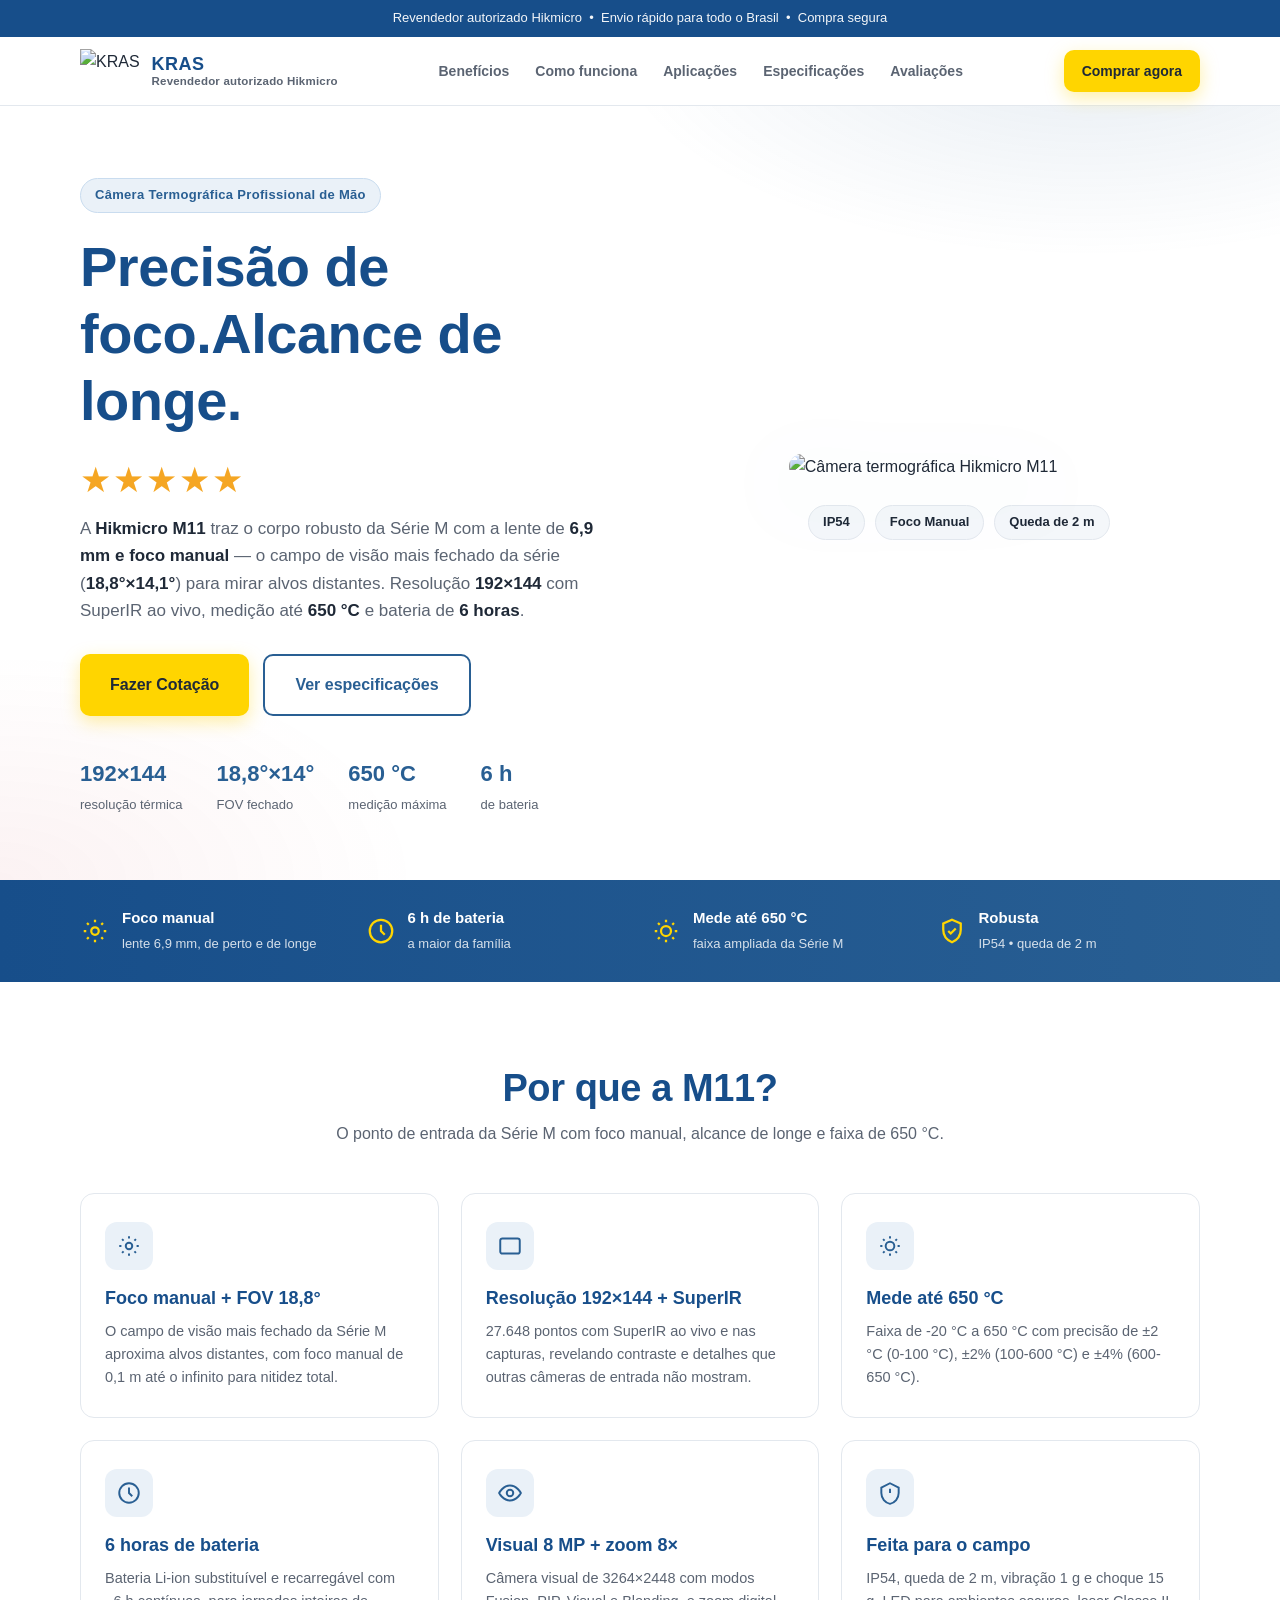
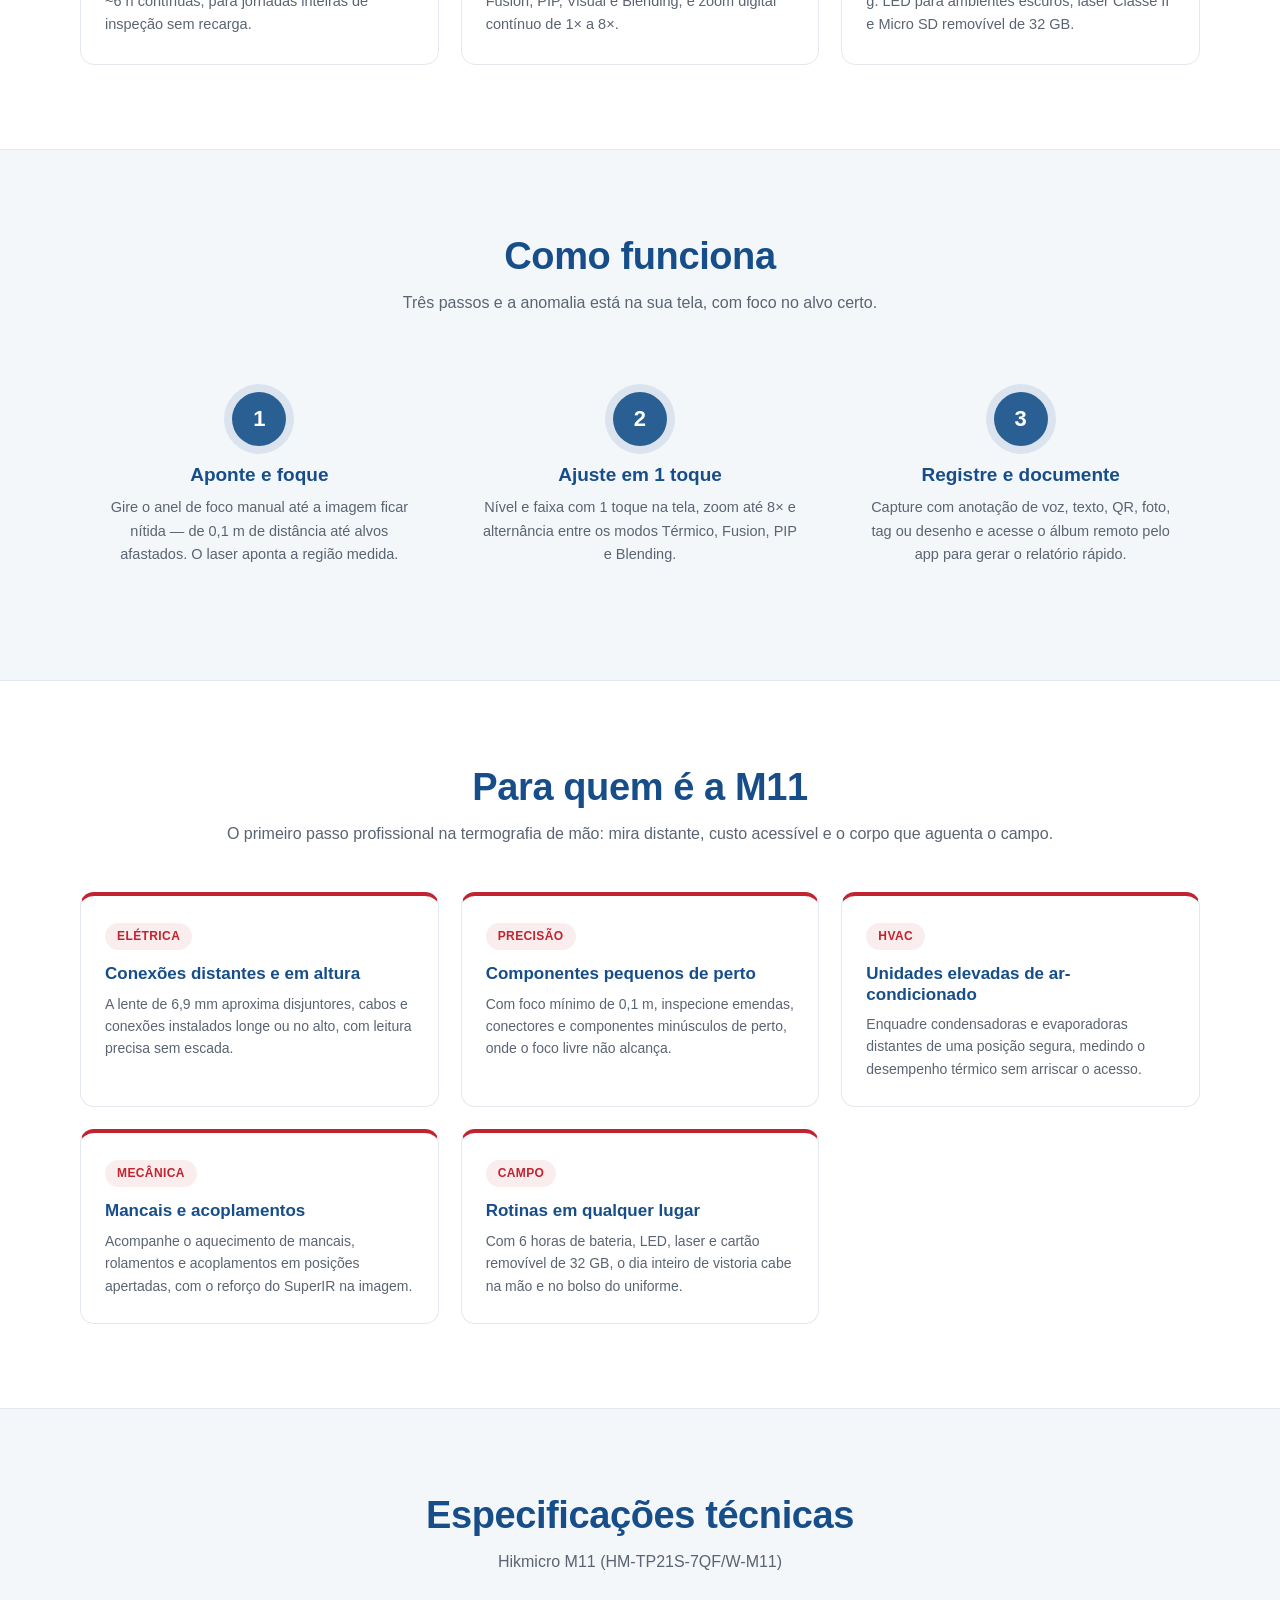
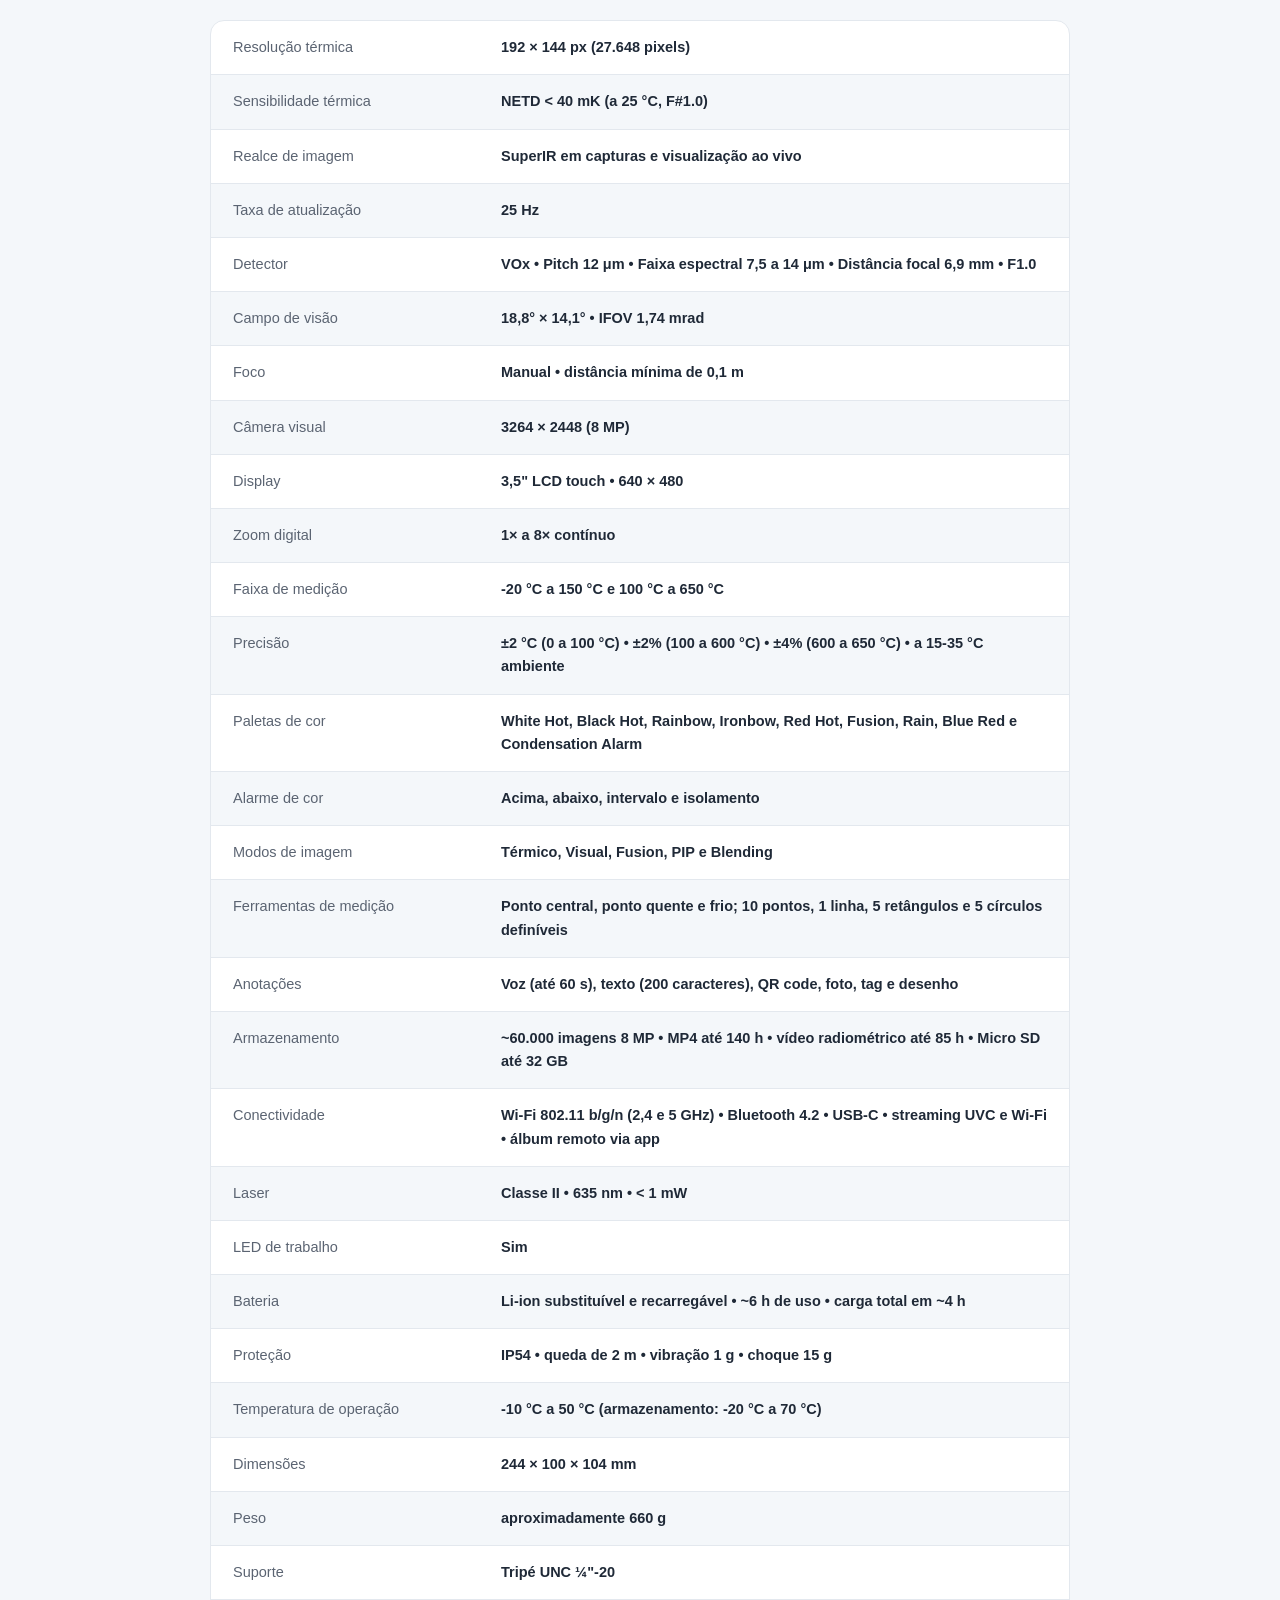
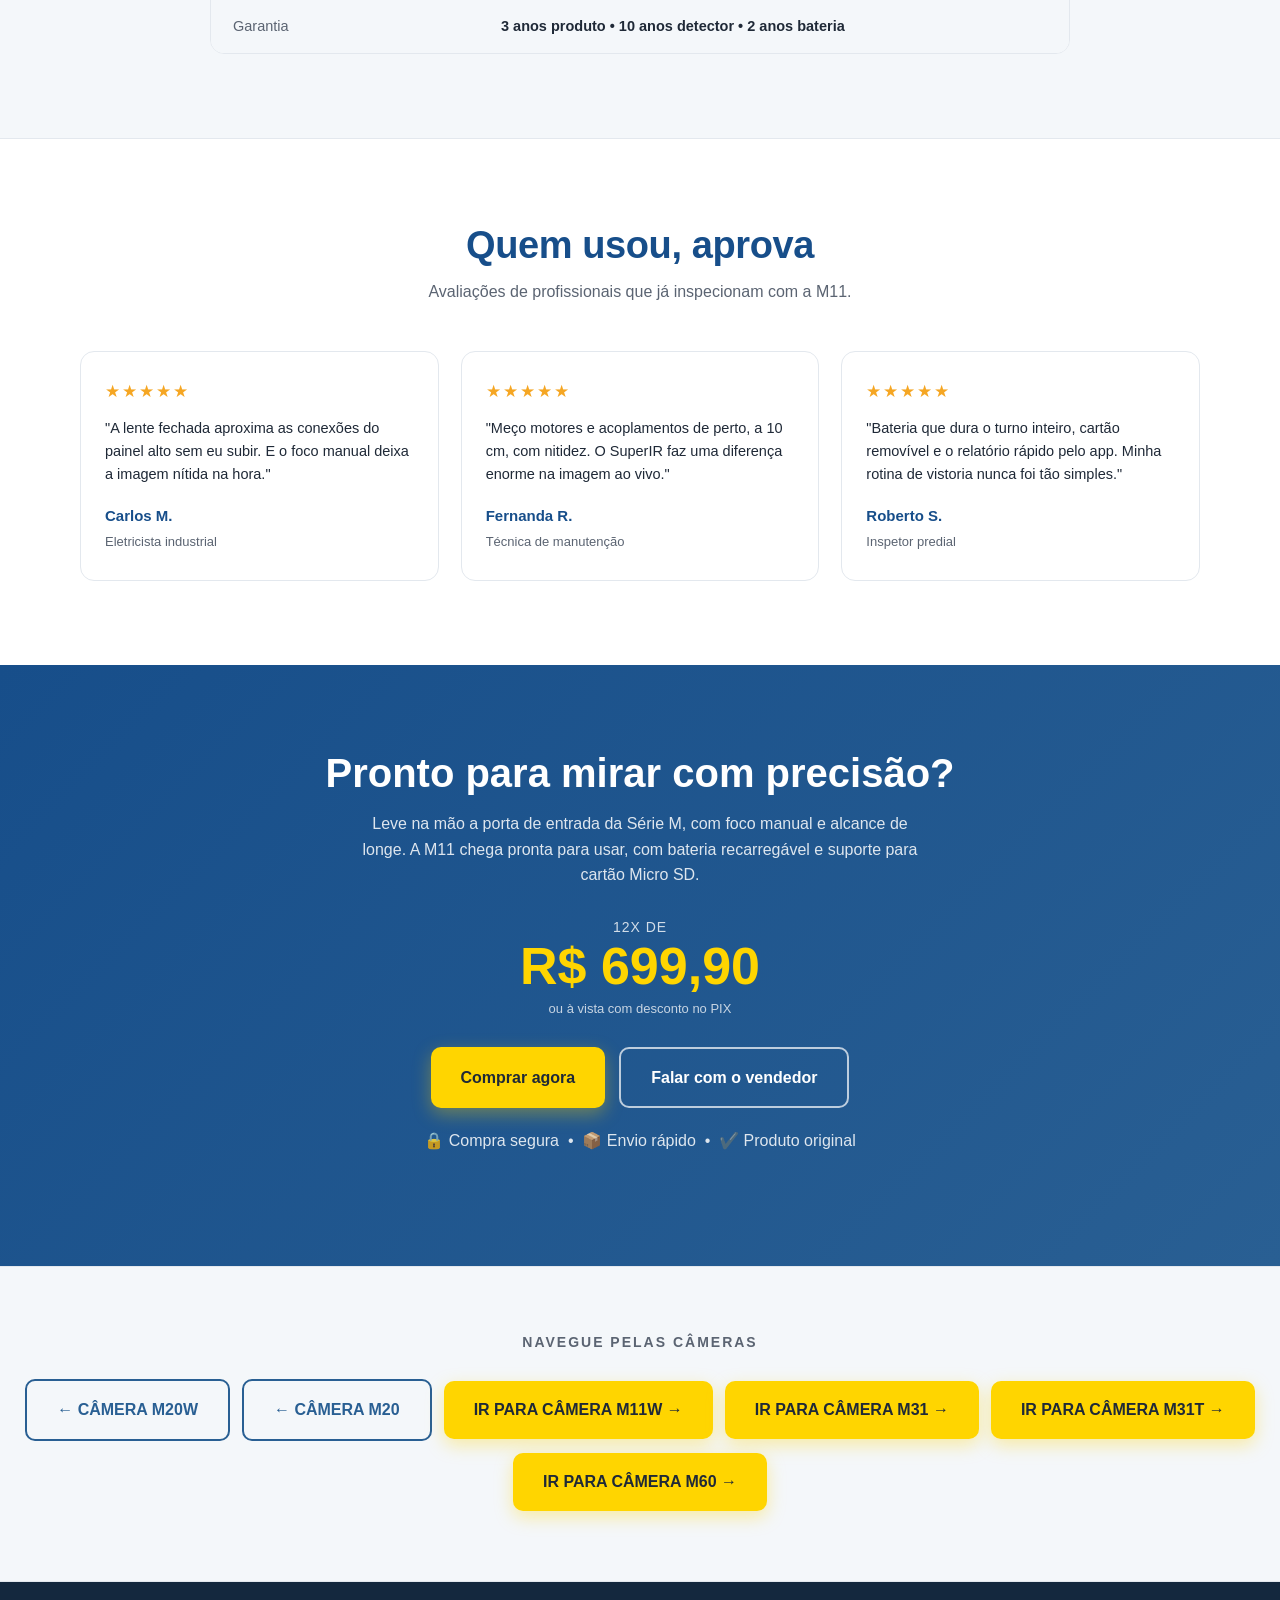
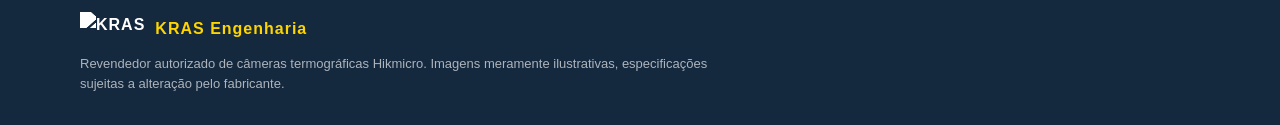
==== M11/index.html @ 05568c17 "Add files via upload" ====
<!DOCTYPE html>
<html lang="pt-BR">
<head>
  <meta charset="UTF-8">
  <meta name="viewport" content="width=device-width, initial-scale=1.0">
  <title>Hikmicro M11 | Câmera Termográfica | KRAS</title>
  <link rel="stylesheet" href="style.css">
</head>
<body>

  <!-- Barra de anúncio superior -->
  <div class="topbar">
    <p>Revendedor autorizado Hikmicro &nbsp;•&nbsp; Envio rápido para todo o Brasil &nbsp;•&nbsp; Compra segura</p>
  </div>

  <!-- Navegação -->
  <header class="nav">
    <div class="nav-inner">
      <a href="#" class="logo">
        <img src="logo-kras.png" alt="KRAS" class="logo-img">
        <span class="logo-text">KRAS <span class="logo-sub">Revendedor autorizado Hikmicro</span></span>
      </a>
      <nav class="nav-links">
        <a href="#beneficios">Benefícios</a>
        <a href="#como-funciona">Como funciona</a>
        <a href="#aplicacoes">Aplicações</a>
        <a href="#especificacoes">Especificações</a>
        <a href="#depoimentos">Avaliações</a>
      </nav>
      <a href="#comprar" class="btn btn-primary btn-nav">Comprar agora</a>
    </div>
  </header>

  <!-- HERO -->
  <section class="hero">
    <div class="hero-inner">
      <div class="hero-content">
        <span class="badge-soft">Câmera Termográfica Profissional de Mão</span>
        <h1>Precisão de foco.<br>Alcance de longe.</h1>
        <div class="stars-hero">★★★★★</div>
        <p class="hero-sub">
          A <strong>Hikmicro M11</strong> traz o corpo robusto da Série M com a lente de
          <strong>6,9 mm e foco manual</strong> — o campo de visão mais fechado da série
          (<strong>18,8°×14,1°</strong>) para mirar alvos distantes. Resolução
          <strong>192×144</strong> com SuperIR ao vivo, medição até
          <strong>650&nbsp;°C</strong> e bateria de <strong>6 horas</strong>.
        </p>
        <div class="hero-cta">
          <a href="#comprar" class="btn btn-primary btn-lg">Fazer Cotação</a>
          <a href="#especificacoes" class="btn btn-outline btn-lg">Ver especificações</a>
        </div>
        <div class="hero-stats">
          <div class="stat"><strong>192×144</strong><span>resolução térmica</span></div>
          <div class="stat"><strong>18,8°×14°</strong><span>FOV fechado</span></div>
          <div class="stat"><strong>650 °C</strong><span>medição máxima</span></div>
          <div class="stat"><strong>6 h</strong><span>de bateria</span></div>
        </div>
      </div>

      <div class="hero-visual">
        <!-- Foto do produto na mesma pasta: m11.png -->
        <img src="m11.png" alt="Câmera termográfica Hikmicro M11" class="hero-img">
        <div class="hero-tags">
          <span class="tag">IP54</span>
          <span class="tag">Foco Manual</span>
          <span class="tag">Queda de 2 m</span>
        </div>
      </div>
    </div>
  </section>

  <!-- Faixa de benefícios principais -->
  <section class="strip">
    <div class="strip-inner">
      <div class="strip-item">
        <svg viewBox="0 0 24 24" fill="none" stroke="currentColor" stroke-width="1.8"><circle cx="12" cy="12" r="3"/><path d="M12 5V3M12 21v-2M5 12H3M21 12h-2M7 7L5.6 5.6M18.4 18.4L17 17M17 7l1.4-1.4M7 17l-1.4 1.4"/></svg>
        <div><strong>Foco manual</strong><span>lente 6,9 mm, de perto e de longe</span></div>
      </div>
      <div class="strip-item">
        <svg viewBox="0 0 24 24" fill="none" stroke="currentColor" stroke-width="1.8"><circle cx="12" cy="12" r="9"/><path d="M12 7v5l3 3"/></svg>
        <div><strong>6 h de bateria</strong><span>a maior da família</span></div>
      </div>
      <div class="strip-item">
        <svg viewBox="0 0 24 24" fill="none" stroke="currentColor" stroke-width="1.8"><path d="M12 3v2M12 19v2M3 12h2M19 12h2M5.6 5.6l1.4 1.4M17 17l1.4 1.4M18.4 5.6L17 7M7 17l-1.4 1.4"/><circle cx="12" cy="12" r="4"/></svg>
        <div><strong>Mede até 650 °C</strong><span>faixa ampliada da Série M</span></div>
      </div>
      <div class="strip-item">
        <svg viewBox="0 0 24 24" fill="none" stroke="currentColor" stroke-width="1.8"><path d="M12 3l7 3v5c0 5-3.5 8.5-7 10-3.5-1.5-7-5-7-10V6l7-3z"/><path d="M9 12l2 2 4-4"/></svg>
        <div><strong>Robusta</strong><span>IP54 • queda de 2 m</span></div>
      </div>
    </div>
  </section>

  <!-- BENEFÍCIOS -->
  <section class="section" id="beneficios">
    <div class="container">
      <h2 class="section-title">Por que a M11?</h2>
      <p class="section-sub">O ponto de entrada da Série M com foco manual, alcance de longe e faixa de 650 °C.</p>
      <div class="grid grid-3">
        <article class="card">
          <div class="card-icon"><svg viewBox="0 0 24 24" fill="none" stroke="currentColor" stroke-width="1.8"><circle cx="12" cy="12" r="3"/><path d="M12 5V3M12 21v-2M5 12H3M21 12h-2M7 7L5.6 5.6M18.4 18.4L17 17M17 7l1.4-1.4M7 17l-1.4 1.4"/></svg></div>
          <h3>Foco manual + FOV 18,8°</h3>
          <p>O campo de visão mais fechado da Série M aproxima alvos distantes, com foco manual de 0,1 m até o infinito para nitidez total.</p>
        </article>
        <article class="card">
          <div class="card-icon"><svg viewBox="0 0 24 24" fill="none" stroke="currentColor" stroke-width="1.8"><rect x="3" y="5" width="18" height="14" rx="2"/><path d="M8 10h.01M12 10h.01M16 10h.01M8 14h.01M12 14h.01M16 14h.01"/></svg></div>
          <h3>Resolução 192×144 + SuperIR</h3>
          <p>27.648 pontos com SuperIR ao vivo e nas capturas, revelando contraste e detalhes que outras câmeras de entrada não mostram.</p>
        </article>
        <article class="card">
          <div class="card-icon"><svg viewBox="0 0 24 24" fill="none" stroke="currentColor" stroke-width="1.8"><path d="M12 3v2M12 19v2M3 12h2M19 12h2M5.6 5.6l1.4 1.4M17 17l1.4 1.4M18.4 5.6L17 7M7 17l-1.4 1.4"/><circle cx="12" cy="12" r="4"/></svg></div>
          <h3>Mede até 650 °C</h3>
          <p>Faixa de -20 °C a 650 °C com precisão de ±2 °C (0-100 °C), ±2% (100-600 °C) e ±4% (600-650 °C).</p>
        </article>
        <article class="card">
          <div class="card-icon"><svg viewBox="0 0 24 24" fill="none" stroke="currentColor" stroke-width="1.8"><circle cx="12" cy="12" r="9"/><path d="M12 7v5l3 3"/></svg></div>
          <h3>6 horas de bateria</h3>
          <p>Bateria Li-ion substituível e recarregável com ~6 h contínuas, para jornadas inteiras de inspeção sem recarga.</p>
        </article>
        <article class="card">
          <div class="card-icon"><svg viewBox="0 0 24 24" fill="none" stroke="currentColor" stroke-width="1.8"><path d="M2 12s3.5-7 10-7 10 7 10 7-3.5 7-10 7-10-7-10-7z"/><circle cx="12" cy="12" r="3"/></svg></div>
          <h3>Visual 8 MP + zoom 8×</h3>
          <p>Câmera visual de 3264×2448 com modos Fusion, PIP, Visual e Blending, e zoom digital contínuo de 1× a 8×.</p>
        </article>
        <article class="card">
          <div class="card-icon"><svg viewBox="0 0 24 24" fill="none" stroke="currentColor" stroke-width="1.8"><path d="M12 3l8 4v5c0 5-3.5 9-8 10-4.5-1-8-5-8-10V7l8-4z"/><path d="M12 8v4M12 16h.01"/></svg></div>
          <h3>Feita para o campo</h3>
          <p>IP54, queda de 2 m, vibração 1 g e choque 15 g. LED para ambientes escuros, laser Classe II e Micro SD removível de 32 GB.</p>
        </article>
      </div>
    </div>
  </section>

  <!-- COMO FUNCIONA -->
  <section class="section section-alt" id="como-funciona">
    <div class="container">
      <h2 class="section-title">Como funciona</h2>
      <p class="section-sub">Três passos e a anomalia está na sua tela, com foco no alvo certo.</p>
      <div class="steps">
        <div class="step">
          <span class="step-num">1</span>
          <h3>Aponte e foque</h3>
          <p>Gire o anel de foco manual até a imagem ficar nítida — de 0,1 m de distância até alvos afastados. O laser aponta a região medida.</p>
        </div>
        <div class="step">
          <span class="step-num">2</span>
          <h3>Ajuste em 1 toque</h3>
          <p>Nível e faixa com 1 toque na tela, zoom até 8× e alternância entre os modos Térmico, Fusion, PIP e Blending.</p>
        </div>
        <div class="step">
          <span class="step-num">3</span>
          <h3>Registre e documente</h3>
          <p>Capture com anotação de voz, texto, QR, foto, tag ou desenho e acesse o álbum remoto pelo app para gerar o relatório rápido.</p>
        </div>
      </div>
    </div>
  </section>

  <!-- APLICAÇÕES -->
  <section class="section" id="aplicacoes">
    <div class="container">
      <h2 class="section-title">Para quem é a M11</h2>
      <p class="section-sub">O primeiro passo profissional na termografia de mão: mira distante, custo acessível e o corpo que aguenta o campo.</p>
      <div class="grid grid-apps">
        <article class="app-card">
          <span class="app-tag">Elétrica</span>
          <h3>Conexões distantes e em altura</h3>
          <p>A lente de 6,9 mm aproxima disjuntores, cabos e conexões instalados longe ou no alto, com leitura precisa sem escada.</p>
        </article>
        <article class="app-card">
          <span class="app-tag">Precisão</span>
          <h3>Componentes pequenos de perto</h3>
          <p>Com foco mínimo de 0,1 m, inspecione emendas, conectores e componentes minúsculos de perto, onde o foco livre não alcança.</p>
        </article>
        <article class="app-card">
          <span class="app-tag">HVAC</span>
          <h3>Unidades elevadas de ar-condicionado</h3>
          <p>Enquadre condensadoras e evaporadoras distantes de uma posição segura, medindo o desempenho térmico sem arriscar o acesso.</p>
        </article>
        <article class="app-card">
          <span class="app-tag">Mecânica</span>
          <h3>Mancais e acoplamentos</h3>
          <p>Acompanhe o aquecimento de mancais, rolamentos e acoplamentos em posições apertadas, com o reforço do SuperIR na imagem.</p>
        </article>
        <article class="app-card">
          <span class="app-tag">Campo</span>
          <h3>Rotinas em qualquer lugar</h3>
          <p>Com 6 horas de bateria, LED, laser e cartão removível de 32 GB, o dia inteiro de vistoria cabe na mão e no bolso do uniforme.</p>
        </article>
      </div>
    </div>
  </section>

  <!-- ESPECIFICAÇÕES -->
  <section class="section section-alt" id="especificacoes">
    <div class="container container-narrow">
      <h2 class="section-title">Especificações técnicas</h2>
      <p class="section-sub">Hikmicro M11 (HM-TP21S-7QF/W-M11)</p>
      <div class="spec-table">
        <div class="spec-row"><span>Resolução térmica</span><strong>192 × 144 px (27.648 pixels)</strong></div>
        <div class="spec-row"><span>Sensibilidade térmica</span><strong>NETD &lt; 40 mK (a 25 °C, F#1.0)</strong></div>
        <div class="spec-row"><span>Realce de imagem</span><strong>SuperIR em capturas e visualização ao vivo</strong></div>
        <div class="spec-row"><span>Taxa de atualização</span><strong>25 Hz</strong></div>
        <div class="spec-row"><span>Detector</span><strong>VOx • Pitch 12 μm • Faixa espectral 7,5 a 14 μm • Distância focal 6,9 mm • F1.0</strong></div>
        <div class="spec-row"><span>Campo de visão</span><strong>18,8° × 14,1° • IFOV 1,74 mrad</strong></div>
        <div class="spec-row"><span>Foco</span><strong>Manual • distância mínima de 0,1 m</strong></div>
        <div class="spec-row"><span>Câmera visual</span><strong>3264 × 2448 (8 MP)</strong></div>
        <div class="spec-row"><span>Display</span><strong>3,5" LCD touch • 640 × 480</strong></div>
        <div class="spec-row"><span>Zoom digital</span><strong>1× a 8× contínuo</strong></div>
        <div class="spec-row"><span>Faixa de medição</span><strong>-20 °C a 150 °C e 100 °C a 650 °C</strong></div>
        <div class="spec-row"><span>Precisão</span><strong>±2 °C (0 a 100 °C) • ±2% (100 a 600 °C) • ±4% (600 a 650 °C) • a 15-35 °C ambiente</strong></div>
        <div class="spec-row"><span>Paletas de cor</span><strong>White Hot, Black Hot, Rainbow, Ironbow, Red Hot, Fusion, Rain, Blue Red e Condensation Alarm</strong></div>
        <div class="spec-row"><span>Alarme de cor</span><strong>Acima, abaixo, intervalo e isolamento</strong></div>
        <div class="spec-row"><span>Modos de imagem</span><strong>Térmico, Visual, Fusion, PIP e Blending</strong></div>
        <div class="spec-row"><span>Ferramentas de medição</span><strong>Ponto central, ponto quente e frio; 10 pontos, 1 linha, 5 retângulos e 5 círculos definíveis</strong></div>
        <div class="spec-row"><span>Anotações</span><strong>Voz (até 60 s), texto (200 caracteres), QR code, foto, tag e desenho</strong></div>
        <div class="spec-row"><span>Armazenamento</span><strong>~60.000 imagens 8 MP • MP4 até 140 h • vídeo radiométrico até 85 h • Micro SD até 32 GB</strong></div>
        <div class="spec-row"><span>Conectividade</span><strong>Wi-Fi 802.11 b/g/n (2,4 e 5 GHz) • Bluetooth 4.2 • USB-C • streaming UVC e Wi-Fi • álbum remoto via app</strong></div>
        <div class="spec-row"><span>Laser</span><strong>Classe II • 635 nm • &lt; 1 mW</strong></div>
        <div class="spec-row"><span>LED de trabalho</span><strong>Sim</strong></div>
        <div class="spec-row"><span>Bateria</span><strong>Li-ion substituível e recarregável • ~6 h de uso • carga total em ~4 h</strong></div>
        <div class="spec-row"><span>Proteção</span><strong>IP54 • queda de 2 m • vibração 1 g • choque 15 g</strong></div>
        <div class="spec-row"><span>Temperatura de operação</span><strong>-10 °C a 50 °C (armazenamento: -20 °C a 70 °C)</strong></div>
        <div class="spec-row"><span>Dimensões</span><strong>244 × 100 × 104 mm</strong></div>
        <div class="spec-row"><span>Peso</span><strong>aproximadamente 660 g</strong></div>
        <div class="spec-row"><span>Suporte</span><strong>Tripé UNC ¼"-20</strong></div>
        <div class="spec-row"><span>Garantia</span><strong>3 anos produto • 10 anos detector • 2 anos bateria</strong></div>
      </div>
    </div>
  </section>

  <!-- DEPOIMENTOS (exemplos de placeholder, substitua pelos reais) -->
  <section class="section" id="depoimentos">
    <div class="container">
      <h2 class="section-title">Quem usou, aprova</h2>
      <p class="section-sub">Avaliações de profissionais que já inspecionam com a M11.</p>
      <div class="grid grid-3">
        <article class="review">
          <div class="stars">★★★★★</div>
          <p>"A lente fechada aproxima as conexões do painel alto sem eu subir. E o foco manual deixa a imagem nítida na hora."</p>
          <footer><strong>Carlos M.</strong><span>Eletricista industrial</span></footer>
        </article>
        <article class="review">
          <div class="stars">★★★★★</div>
          <p>"Meço motores e acoplamentos de perto, a 10 cm, com nitidez. O SuperIR faz uma diferença enorme na imagem ao vivo."</p>
          <footer><strong>Fernanda R.</strong><span>Técnica de manutenção</span></footer>
        </article>
        <article class="review">
          <div class="stars">★★★★★</div>
          <p>"Bateria que dura o turno inteiro, cartão removível e o relatório rápido pelo app. Minha rotina de vistoria nunca foi tão simples."</p>
          <footer><strong>Roberto S.</strong><span>Inspetor predial</span></footer>
        </article>
      </div>
    </div>
  </section>

  <!-- CTA FINAL -->
  <section class="cta" id="comprar">
    <div class="cta-inner">
      <h2>Pronto para mirar com precisão?</h2>
      <p>Leve na mão a porta de entrada da Série M, com foco manual e alcance de longe. A M11 chega pronta para usar, com bateria recarregável e suporte para cartão Micro SD.</p>
      <!-- Preço de demonstração. Troque pelo valor real da sua oferta. -->
      <div class="price-box">
        <span class="price-label">12x de</span>
        <span class="price-value">R$ 699,90</span>
        <span class="price-note">ou à vista com desconto no PIX</span>
      </div>
      <div class="cta-actions">
        <a href="#" class="btn btn-primary btn-lg">Comprar agora</a>
        <a href="#" class="btn btn-outline btn-lg">Falar com o vendedor</a>
      </div>
      <p class="cta-selos">🔒 Compra segura &nbsp;•&nbsp; 📦 Envio rápido &nbsp;•&nbsp; ✔️ Produto original</p>
    </div>
  </section>

  <!-- Navegação entre câmeras (gerada automaticamente) -->
  <div class="page-changer" id="kras-navegacao"></div>

  <!-- Rodapé -->
  <footer class="footer">
    <div class="footer-inner">
      <div class="footer-brand">
        <img src="logo-kras.png" alt="KRAS" class="logo-img logo-img-sm">
        <span>KRAS <span>Engenharia</span></span>
      </div>
      <p>Revendedor autorizado de câmeras termográficas Hikmicro. Imagens meramente ilustrativas, especificações sujeitas a alteração pelo fabricante.</p>
    </div>
  </footer>

  <script src="../navegacao/navegacao.js"></script>
</body>
</html>
---- M11/style.css ----
/* ===== Cores oficiais KRAS ===== */
:root {
  --azul: #295F93;
  --azul-escuro: #174E8A;
  --azul-claro: #eaf1f8;
  --vermelho: #C22330;
  --amarelo: #FFD500;
  --fundo: #ffffff;
  --fundo-alt: #f4f7fa;
  --texto: #1f2937;
  --texto-suave: #5b6472;
  --borda: #e3e8ee;
  --radius: 14px;
}

.stars-hero {
  color: #f5a623;
  font-size: 35px;
  letter-spacing: 2px;
  margin-bottom: 7px;
}

* { margin: 0; padding: 0; box-sizing: border-box; }

html { scroll-behavior: smooth; }

body {
  font-family: -apple-system, BlinkMacSystemFont, "Segoe UI", Roboto, "Helvetica Neue", Arial, sans-serif;
  background: var(--fundo);
  color: var(--texto);
  line-height: 1.6;
}

a { color: inherit; text-decoration: none; }
img { max-width: 100%; display: block; }
h1, h2, h3 { line-height: 1.2; color: var(--azul-escuro); }

.container { width: min(1120px, 92%); margin: 0 auto; }
.container-narrow { width: min(860px, 92%); }

/* ===== Topbar ===== */
.topbar {
  background: var(--azul-escuro);
  text-align: center;
  padding: 8px 16px;
  font-size: 13px;
  color: #ffffff;
}
.topbar p { opacity: .95; }

/* ===== Navegação ===== */
.nav {
  position: sticky;
  top: 0;
  z-index: 50;
  background: rgba(255, 255, 255, .96);
  backdrop-filter: blur(12px);
  border-bottom: 1px solid var(--borda);
}
.nav-inner {
  width: min(1120px, 92%);
  margin: 0 auto;
  display: flex;
  align-items: center;
  justify-content: space-between;
  gap: 16px;
  padding: 12px 0;
}
.logo { display: flex; align-items: center; gap: 12px; }
.logo-img { height: 44px; width: auto; }
.logo-img-sm { height: 34px; }
.logo-text { display: flex; flex-direction: column; line-height: 1.15; font-weight: 800; color: var(--azul-escuro); font-size: 18px; letter-spacing: .5px; }
.logo-sub { font-size: 11.5px; font-weight: 600; color: var(--texto-suave); letter-spacing: .2px; }
.nav-links { display: flex; gap: 26px; font-size: 14px; color: var(--texto-suave); }
.nav-links a { transition: color .2s; font-weight: 600; }
.nav-links a:hover { color: var(--vermelho); }

/* ===== Botões ===== */
.btn {
  display: inline-flex; align-items: center; justify-content: center;
  gap: 8px;
  font-family: inherit;
  font-weight: 700;
  border-radius: 10px;
  padding: 12px 22px;
  font-size: 15px;
  transition: transform .2s, box-shadow .2s, background .2s;
  cursor: pointer;
  border: none;
}
.btn-primary {
  background: var(--amarelo);
  color: #1f2937;
  box-shadow: 0 6px 18px rgba(255, 213, 0, .35);
}
.btn-primary:hover { transform: translateY(-2px); box-shadow: 0 10px 24px rgba(255, 213, 0, .45); }
.btn-outline {
  background: transparent;
  border: 2px solid var(--azul);
  color: var(--azul);
}
.btn-outline:hover { background: var(--azul); color: #ffffff; }
.btn-lg { padding: 16px 30px; font-size: 16px; }
.btn-nav { padding: 10px 18px; font-size: 14px; }

/* ===== Navegação entre câmeras (final de cada página) ===== */
.page-changer {
  padding: 64px 0;
  text-align: center;
  background: var(--fundo-alt);
  border-block: 1px solid var(--borda);
}
.page-changer p {
  font-size: 14px;
  font-weight: 700;
  text-transform: uppercase;
  letter-spacing: 2px;
  color: var(--texto-suave);
  margin-bottom: 20px;
}
.page-changer .btn { margin: 6px; }

/* ===== Hero ===== */
.hero {
  padding: 72px 0 64px;
  background:
    radial-gradient(800px 380px at 85% -10%, rgba(41, 95, 147, .12), transparent 60%),
    radial-gradient(700px 380px at 0% 100%, rgba(194, 35, 48, .06), transparent 60%),
    var(--fundo);
}
.hero-inner {
  width: min(1120px, 92%); margin: 0 auto;
  display: grid;
  grid-template-columns: 1.1fr .9fr;
  align-items: center;
  gap: 48px;
}
.badge-soft {
  display: inline-block;
  background: var(--azul-claro);
  border: 1px solid #c9dcef;
  color: var(--azul);
  padding: 6px 14px;
  border-radius: 999px;
  font-size: 13px;
  font-weight: 700;
  margin-bottom: 20px;
  letter-spacing: .3px;
}
.hero h1 {
  font-size: clamp(34px, 5vw, 56px);
  font-weight: 800;
  letter-spacing: -.5px;
  margin-bottom: 18px;
  color: var(--azul-escuro);
}
.hero h1 br { display: none; }
.hero-sub { color: var(--texto-suave); font-size: 17px; max-width: 520px; margin-bottom: 30px; }
.hero-sub strong { color: var(--texto); }
.hero-cta { display: flex; flex-wrap: wrap; gap: 14px; margin-bottom: 40px; }
.hero-stats { display: flex; flex-wrap: wrap; gap: 34px; }
.stat strong { display: block; font-size: 22px; color: var(--azul); }
.stat span { font-size: 13px; color: var(--texto-suave); }

.hero-visual { position: relative; display: flex; flex-direction: column; align-items: center; }
.hero-img {
  width: min(340px, 100%);
  filter: drop-shadow(0 20px 40px rgba(41, 95, 147, .22));
  border-radius: 18px;
}
.hero-tags { display: flex; flex-wrap: wrap; justify-content: center; gap: 10px; margin-top: 26px; }
.tag {
  background: var(--fundo-alt);
  border: 1px solid var(--borda);
  border-radius: 999px;
  padding: 6px 14px;
  font-size: 13px;
  color: var(--texto);
  font-weight: 600;
}

/* ===== Faixa de benefícios ===== */
.strip { background: linear-gradient(90deg, var(--azul-escuro), var(--azul)); color: #ffffff; }
.strip-inner {
  width: min(1120px, 92%); margin: 0 auto;
  display: grid; grid-template-columns: repeat(4, 1fr);
  gap: 22px; padding: 26px 0;
}
.strip-item { display: flex; align-items: center; gap: 12px; }
.strip-item svg { width: 30px; height: 30px; color: var(--amarelo); flex-shrink: 0; }
.strip-item strong { display: block; font-size: 15px; color: #ffffff; }
.strip-item span { font-size: 13px; color: rgba(255, 255, 255, .82); }

/* ===== Seções ===== */
.section { padding: 84px 0; }
.section-alt { background: var(--fundo-alt); border-block: 1px solid var(--borda); }
.section-title {
  font-size: clamp(26px, 3.4vw, 38px);
  font-weight: 800;
  text-align: center;
  margin-bottom: 10px;
  letter-spacing: -.4px;
  color: var(--azul-escuro);
}
.section-sub { text-align: center; color: var(--texto-suave); margin-bottom: 46px; font-size: 16px; }

/* ===== Cards de benefícios ===== */
.grid { display: grid; gap: 22px; }
.grid-3 { grid-template-columns: repeat(3, 1fr); }
.card {
  background: var(--fundo);
  border: 1px solid var(--borda);
  border-radius: var(--radius);
  padding: 28px 24px;
  transition: transform .25s, border-color .25s, box-shadow .25s;
}
.card:hover { transform: translateY(-6px); border-color: var(--azul); box-shadow: 0 14px 30px rgba(41, 95, 147, .12); }
.card-icon {
  width: 48px; height: 48px;
  background: var(--azul-claro);
  border-radius: 12px;
  display: grid; place-items: center;
  margin-bottom: 18px;
}
.card-icon svg { width: 26px; height: 26px; color: var(--azul); }
.card h3 { font-size: 18px; margin-bottom: 10px; color: var(--azul-escuro); }
.card p { color: var(--texto-suave); font-size: 14.5px; }

/* ===== Como funciona ===== */
.steps {
  display: grid; grid-template-columns: repeat(3, 1fr);
  gap: 22px;
}
.step { text-align: center; padding: 30px 22px; }
.step-num {
  width: 54px; height: 54px;
  margin: 0 auto 18px;
  display: grid; place-items: center;
  border-radius: 50%;
  background: var(--azul);
  color: #ffffff;
  font-size: 22px; font-weight: 800;
  box-shadow: 0 0 0 8px rgba(41, 95, 147, .12);
}
.step h3 { font-size: 19px; margin-bottom: 10px; color: var(--azul-escuro); }
.step p { color: var(--texto-suave); font-size: 14.5px; }

/* ===== Aplicações ===== */
.grid-apps { grid-template-columns: repeat(3, 1fr); }
.app-card {
  background: var(--fundo);
  border: 1px solid var(--borda);
  border-top: 4px solid var(--vermelho);
  border-radius: var(--radius);
  padding: 26px 24px;
  transition: transform .25s, box-shadow .25s;
}
.app-card:hover { transform: translateY(-6px); box-shadow: 0 14px 30px rgba(194, 35, 48, .1); }
.app-tag {
  display: inline-block;
  background: rgba(194, 35, 48, .08);
  color: var(--vermelho);
  border-radius: 999px;
  padding: 4px 12px;
  font-size: 12px;
  font-weight: 700;
  letter-spacing: .4px;
  text-transform: uppercase;
  margin-bottom: 14px;
}
.app-card h3 { font-size: 17px; margin-bottom: 8px; color: var(--azul-escuro); }
.app-card p { color: var(--texto-suave); font-size: 14px; }

/* ===== Especificações ===== */
.spec-table {
  border: 1px solid var(--borda);
  border-radius: var(--radius);
  overflow: hidden;
  background: var(--fundo);
}
.spec-row {
  display: grid; grid-template-columns: 250px 1fr;
  gap: 18px; padding: 15px 22px;
  border-bottom: 1px solid var(--borda);
  font-size: 14.5px;
}
.spec-row:last-child { border-bottom: none; }
.spec-row:nth-child(even) { background: var(--fundo-alt); }
.spec-row span { color: var(--texto-suave); }
.spec-row strong { font-weight: 600; color: var(--texto); }

/* ===== Depoimentos ===== */
.review {
  background: var(--fundo);
  border: 1px solid var(--borda);
  border-radius: var(--radius);
  padding: 26px 24px;
  display: flex; flex-direction: column;
}
.stars { color: #f5a623; font-size: 17px; letter-spacing: 2px; margin-bottom: 12px; }
.review p { color: var(--texto); font-size: 14.5px; flex: 1; }
.review footer { margin-top: 18px; }
.review footer strong { display: block; font-size: 15px; color: var(--azul-escuro); }
.review footer span { color: var(--texto-suave); font-size: 13px; }

/* ===== CTA final ===== */
.cta {
  padding: 84px 0;
  background: linear-gradient(135deg, var(--azul-escuro), var(--azul));
  text-align: center;
}
.cta-inner { width: min(720px, 92%); margin: 0 auto; }
.cta h2 { font-size: clamp(28px, 4vw, 40px); font-weight: 800; margin-bottom: 14px; color: #ffffff; }
.cta p { color: rgba(255, 255, 255, .85); font-size: 16px; max-width: 560px; margin: 0 auto 28px; }
.price-box { margin-bottom: 26px; }
.price-label { font-size: 14px; color: rgba(255, 255, 255, .8); text-transform: uppercase; letter-spacing: 1px; display: block; }
.price-value {
  font-size: 52px; font-weight: 800;
  color: var(--amarelo);
  line-height: 1.1;
  display: block;
}
.price-note { font-size: 13px; color: rgba(255, 255, 255, .75); }
.cta-actions { display: flex; justify-content: center; flex-wrap: wrap; gap: 14px; margin-bottom: 20px; }
.cta-actions .btn-outline { border-color: rgba(255, 255, 255, .7); color: #ffffff; }
.cta-actions .btn-outline:hover { background: #ffffff; color: var(--azul-escuro); }
.cta-selos { font-size: 13.5px; color: rgba(255, 255, 255, .8); }

/* ===== Footer ===== */
.footer { background: #14283e; padding: 30px 0; }
.footer-inner { width: min(1120px, 92%); margin: 0 auto; display: flex; flex-direction: column; gap: 8px; }
.footer-brand { display: flex; align-items: center; gap: 10px; font-weight: 800; letter-spacing: 1px; color: #ffffff; }
.footer-brand span { color: var(--amarelo); }
.footer-brand .logo-img { filter: brightness(0) invert(1); }
.footer p { color: rgba(255, 255, 255, .65); font-size: 13px; max-width: 640px; }

/* ===== Responsivo ===== */
@media (max-width: 900px) {
  .hero-inner { grid-template-columns: 1fr; text-align: center; }
  .hero h1 br { display: inline; }
  .hero-sub { margin-inline: auto; }
  .hero-cta, .hero-stats { justify-content: center; }
  .hero-visual { order: -1; }
  .strip-inner { grid-template-columns: repeat(2, 1fr); }
  .grid-3, .grid-apps, .steps { grid-template-columns: 1fr; }
  .nav-links { display: none; }
  .section { padding: 60px 0; }
  .spec-row { grid-template-columns: 1fr; gap: 4px; }
}

@media (max-width: 640px) {
  .strip-inner { grid-template-columns: 1fr; }
  .btn-nav { display: none; }
  .hero { padding: 48px 0 44px; }
  .price-value { font-size: 42px; }
}
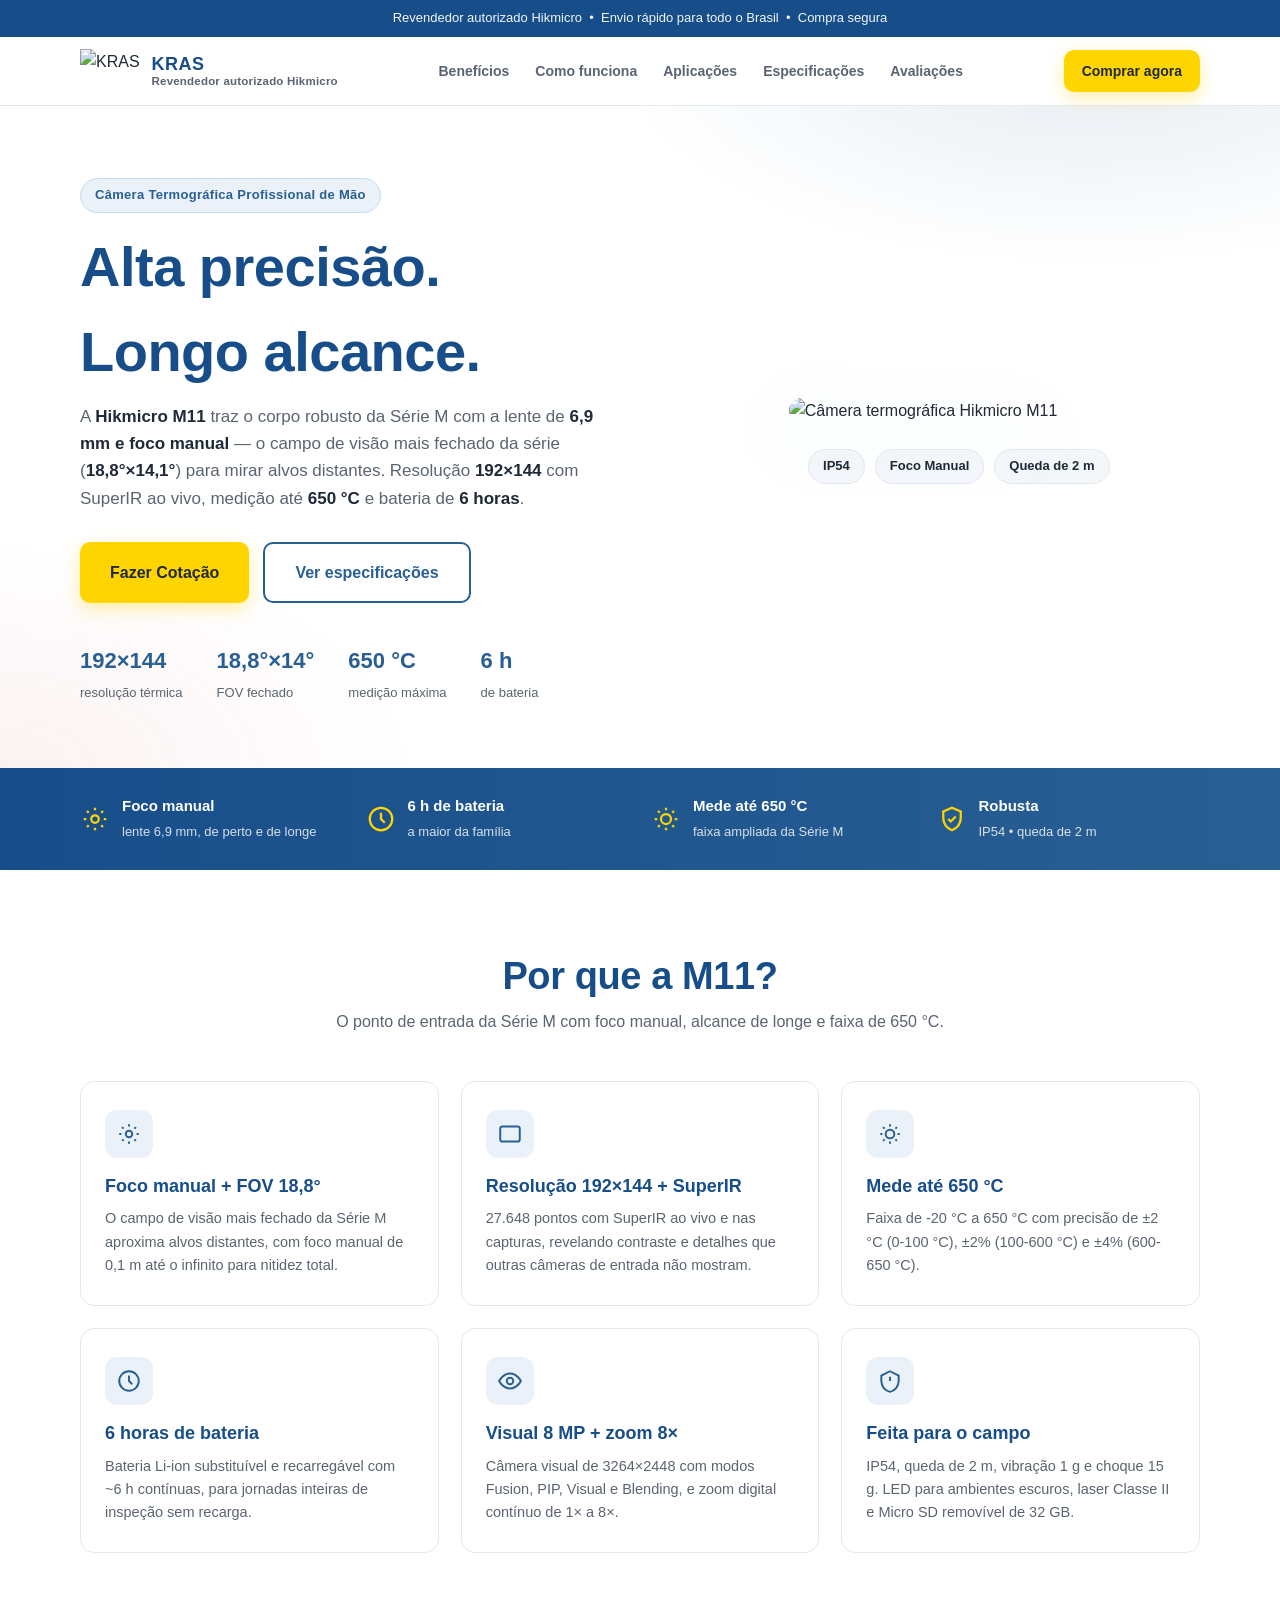
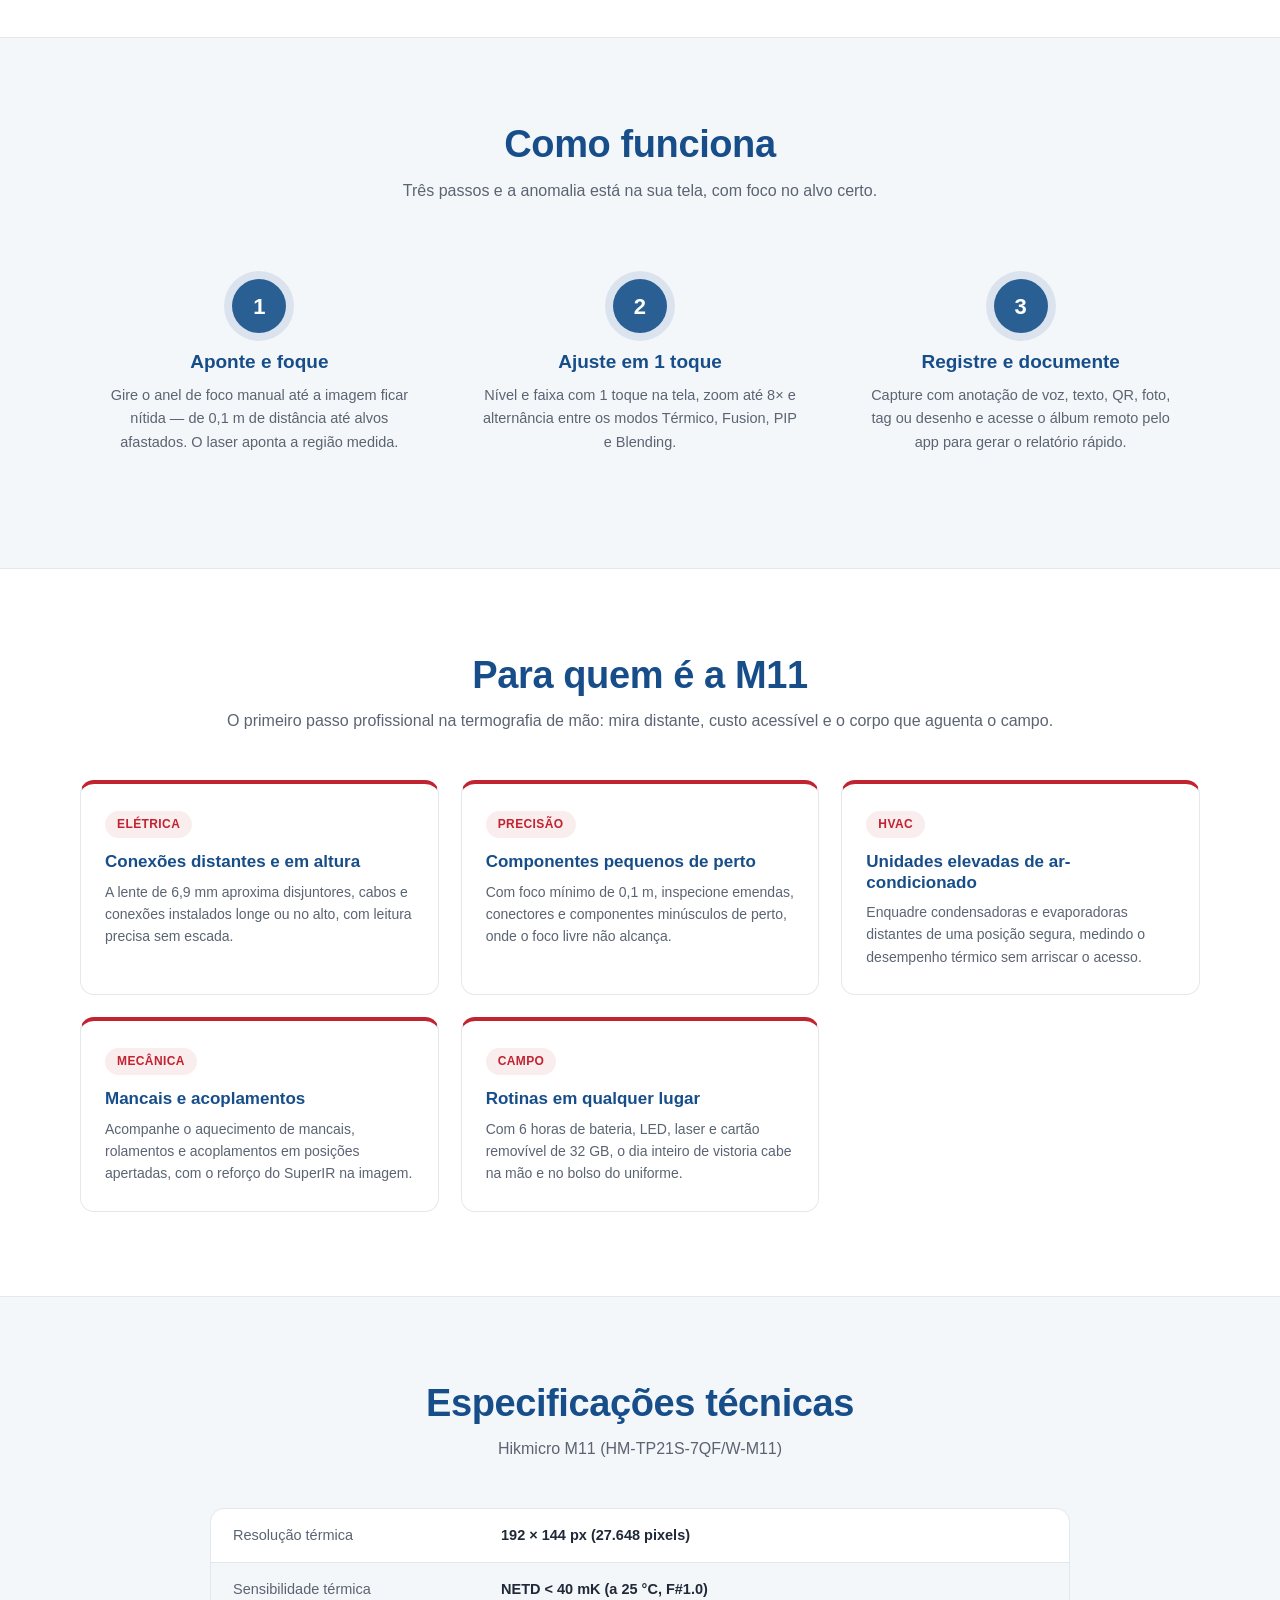
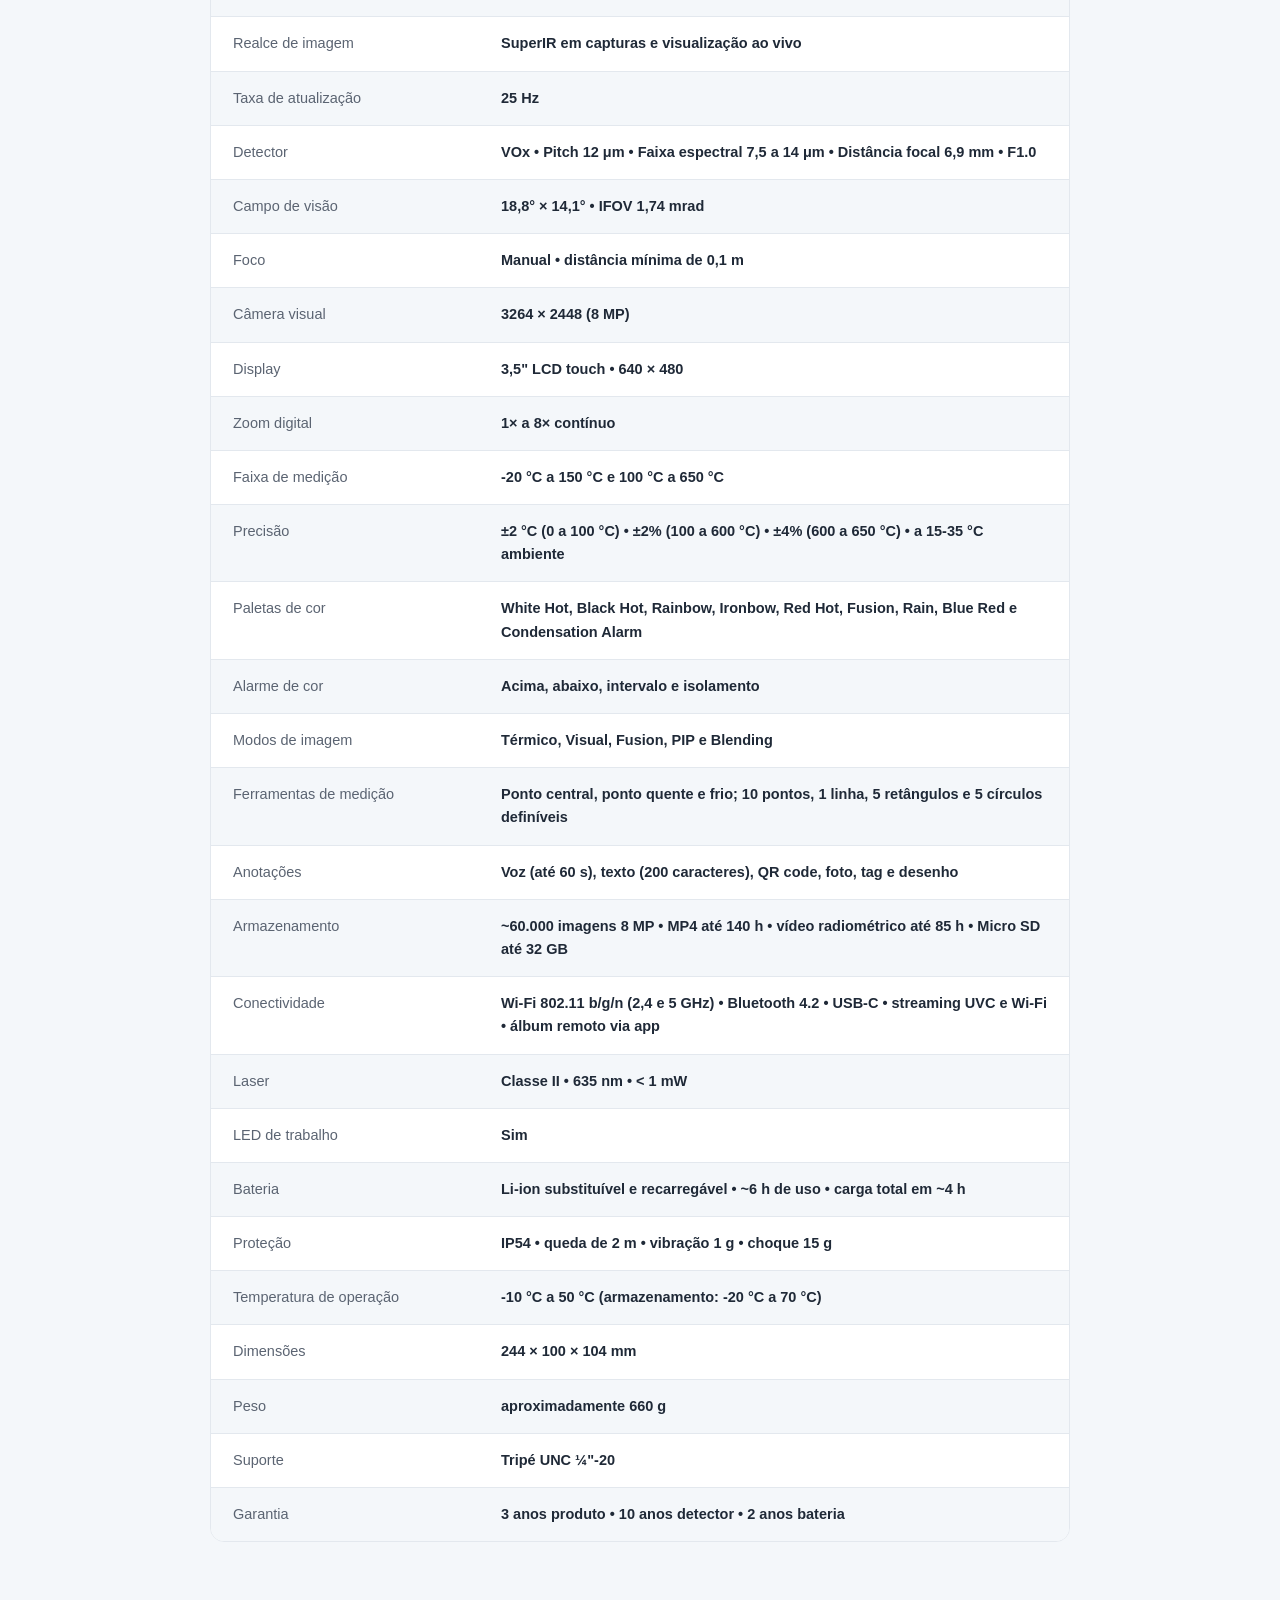
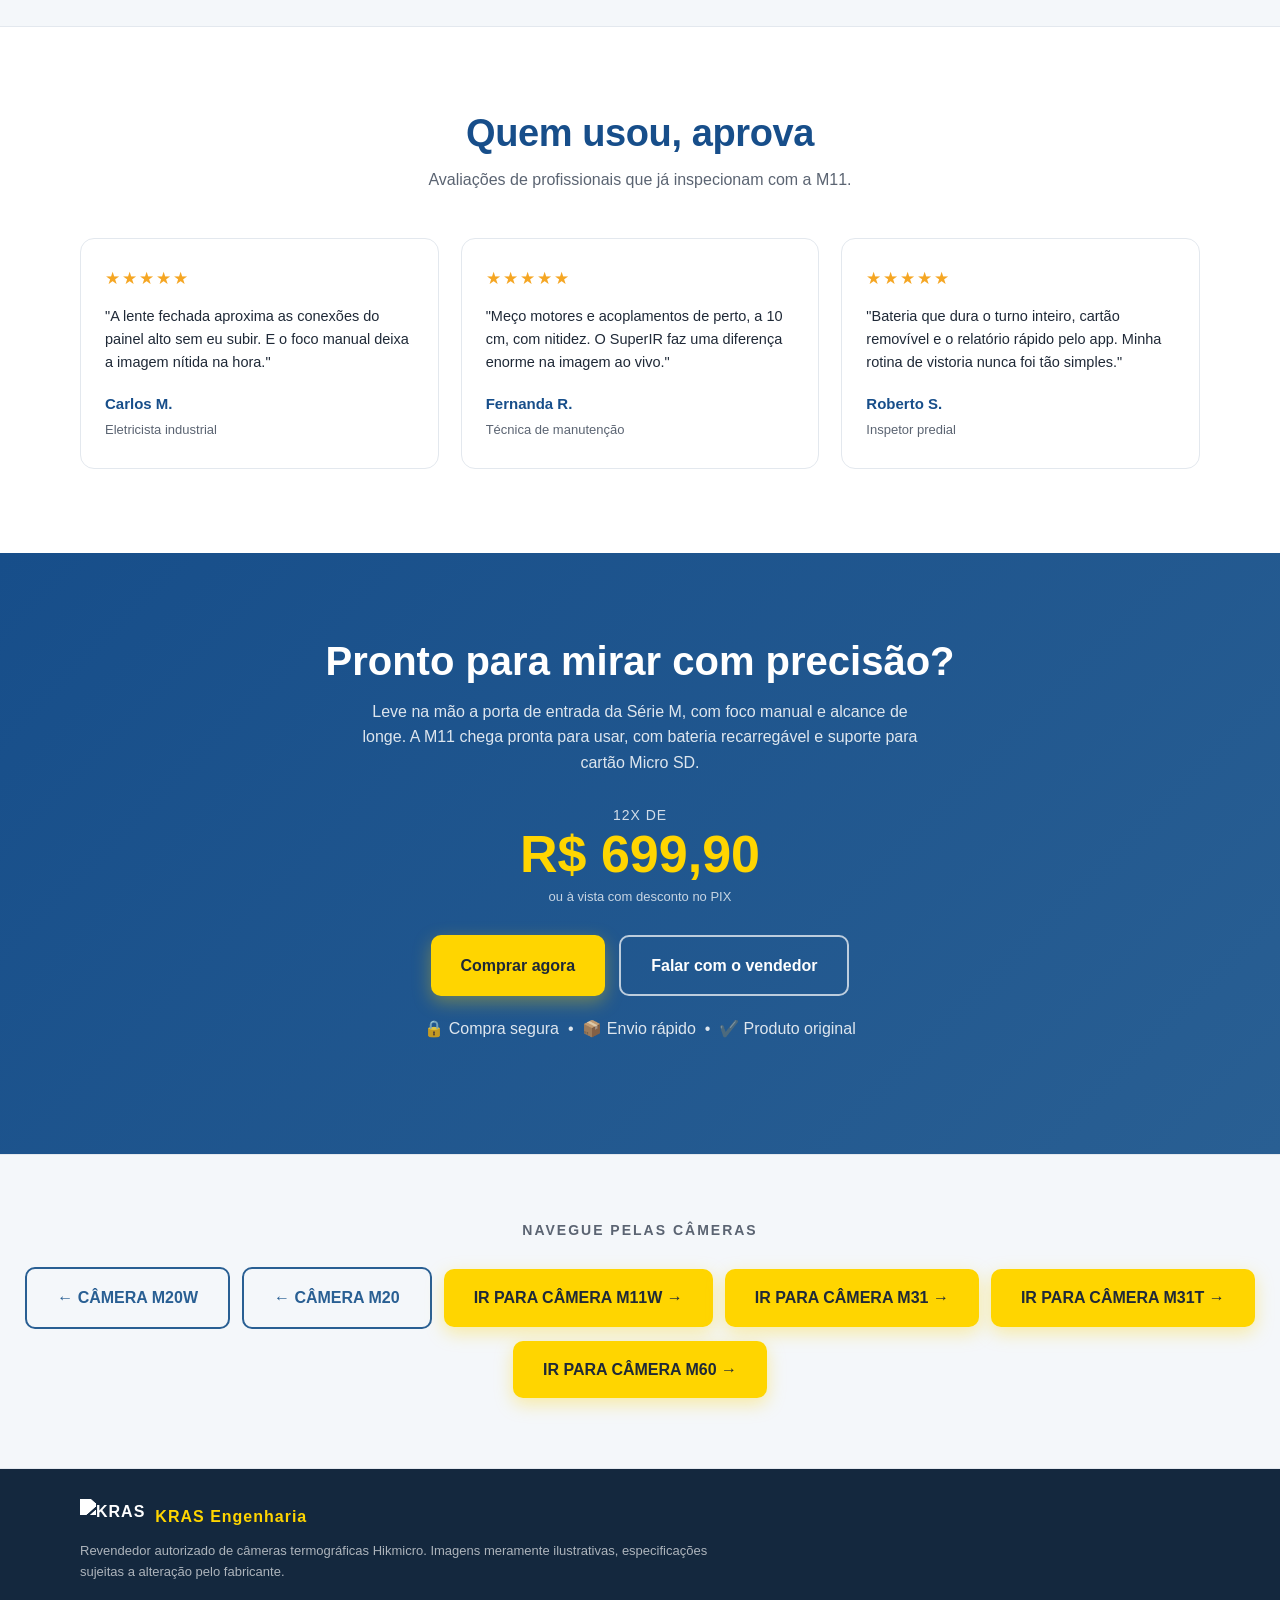
==== commit 9ea1d138: "Update fmt.Println message from 'Hello' to 'Goodbye'" ====
--- a/M11/index.html
+++ b/M11/index.html
@@ -36,8 +36,7 @@
     <div class="hero-inner">
       <div class="hero-content">
         <span class="badge-soft">Câmera Termográfica Profissional de Mão</span>
-        <h1>Precisão de foco.<br>Alcance de longe.</h1>
-        <div class="stars-hero">★★★★★</div>
+        <h1>Alta precisão.</h1><h1>Longo alcance.</h1>
         <p class="hero-sub">
           A <strong>Hikmicro M11</strong> traz o corpo robusto da Série M com a lente de
           <strong>6,9 mm e foco manual</strong> — o campo de visão mais fechado da série
@@ -289,4 +288,4 @@
 
   <script src="../navegacao/navegacao.js"></script>
 </body>
-</html>+</html>
